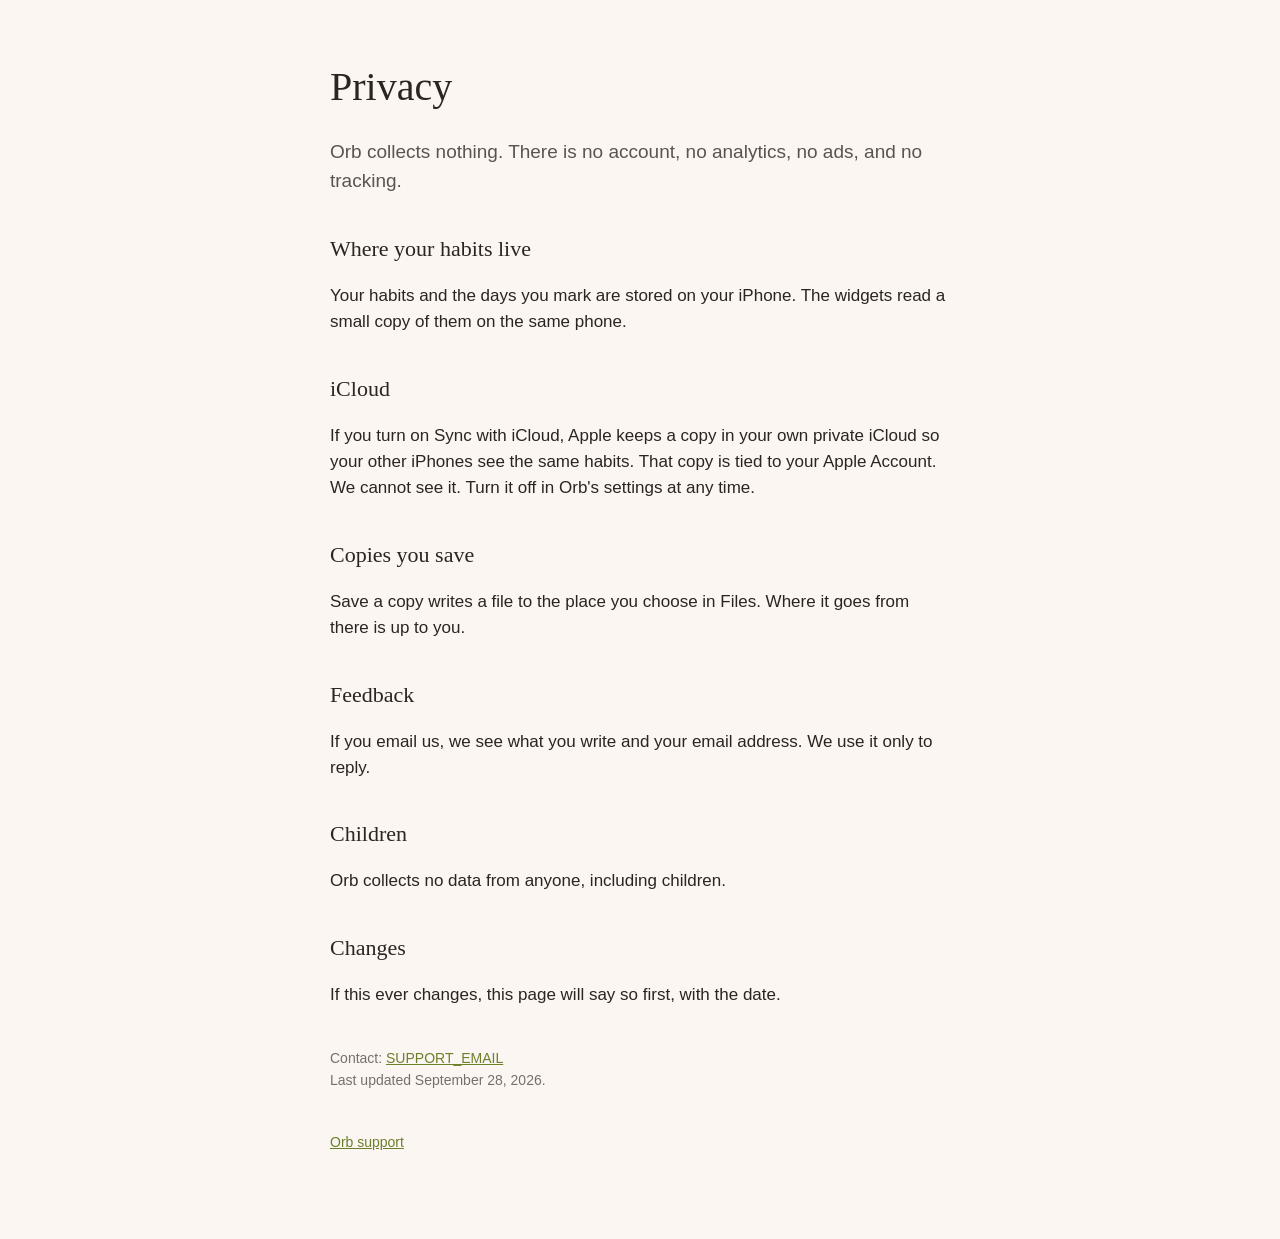
==== privacy.html @ 71a94582 "Orb support and privacy pages Co-authored-by: Cursor <cursoragent@cursor.com>" ====
<!doctype html>
<html lang="en">
<head>
<meta charset="utf-8">
<meta name="viewport" content="width=device-width, initial-scale=1">
<title>Orb · Privacy</title>
<link rel="stylesheet" href="style.css">
</head>
<body>
<main>
<h1>Privacy</h1>
<p class="lede">Orb collects nothing. There is no account, no analytics, no ads, and no tracking.</p>

<h2>Where your habits live</h2>
<p>Your habits and the days you mark are stored on your iPhone. The widgets read a small copy of them on the same phone.</p>

<h2>iCloud</h2>
<p>If you turn on Sync with iCloud, Apple keeps a copy in your own private iCloud so your other iPhones see the same habits. That copy is tied to your Apple Account. We cannot see it. Turn it off in Orb's settings at any time.</p>

<h2>Copies you save</h2>
<p>Save a copy writes a file to the place you choose in Files. Where it goes from there is up to you.</p>

<h2>Feedback</h2>
<p>If you email us, we see what you write and your email address. We use it only to reply.</p>

<h2>Children</h2>
<p>Orb collects no data from anyone, including children.</p>

<h2>Changes</h2>
<p>If this ever changes, this page will say so first, with the date.</p>

<p class="small">Contact: <a href="mailto:SUPPORT_EMAIL">SUPPORT_EMAIL</a><br>Last updated September 28, 2026.</p>
<p class="small"><a href="index.html">Orb support</a></p>
</main>
</body>
</html>
---- style.css ----
:root { color-scheme: light; }
body {
  margin: 0;
  background: #fbf6f2;
  color: #2b2522;
  font: 17px/1.55 -apple-system, BlinkMacSystemFont, "Helvetica Neue", sans-serif;
}
main { max-width: 620px; margin: 0 auto; padding: 56px 24px 72px; }
h1, h2 { font-family: "New York", ui-serif, Georgia, serif; font-weight: 500; }
h1 { font-size: 40px; margin: 0 0 8px; }
h2 { font-size: 22px; margin: 36px 0 8px; }
.lede { font-size: 19px; color: #5d534d; }
.small { font-size: 14px; color: #7a6f68; margin-top: 40px; }
a { color: #6d7f2a; }
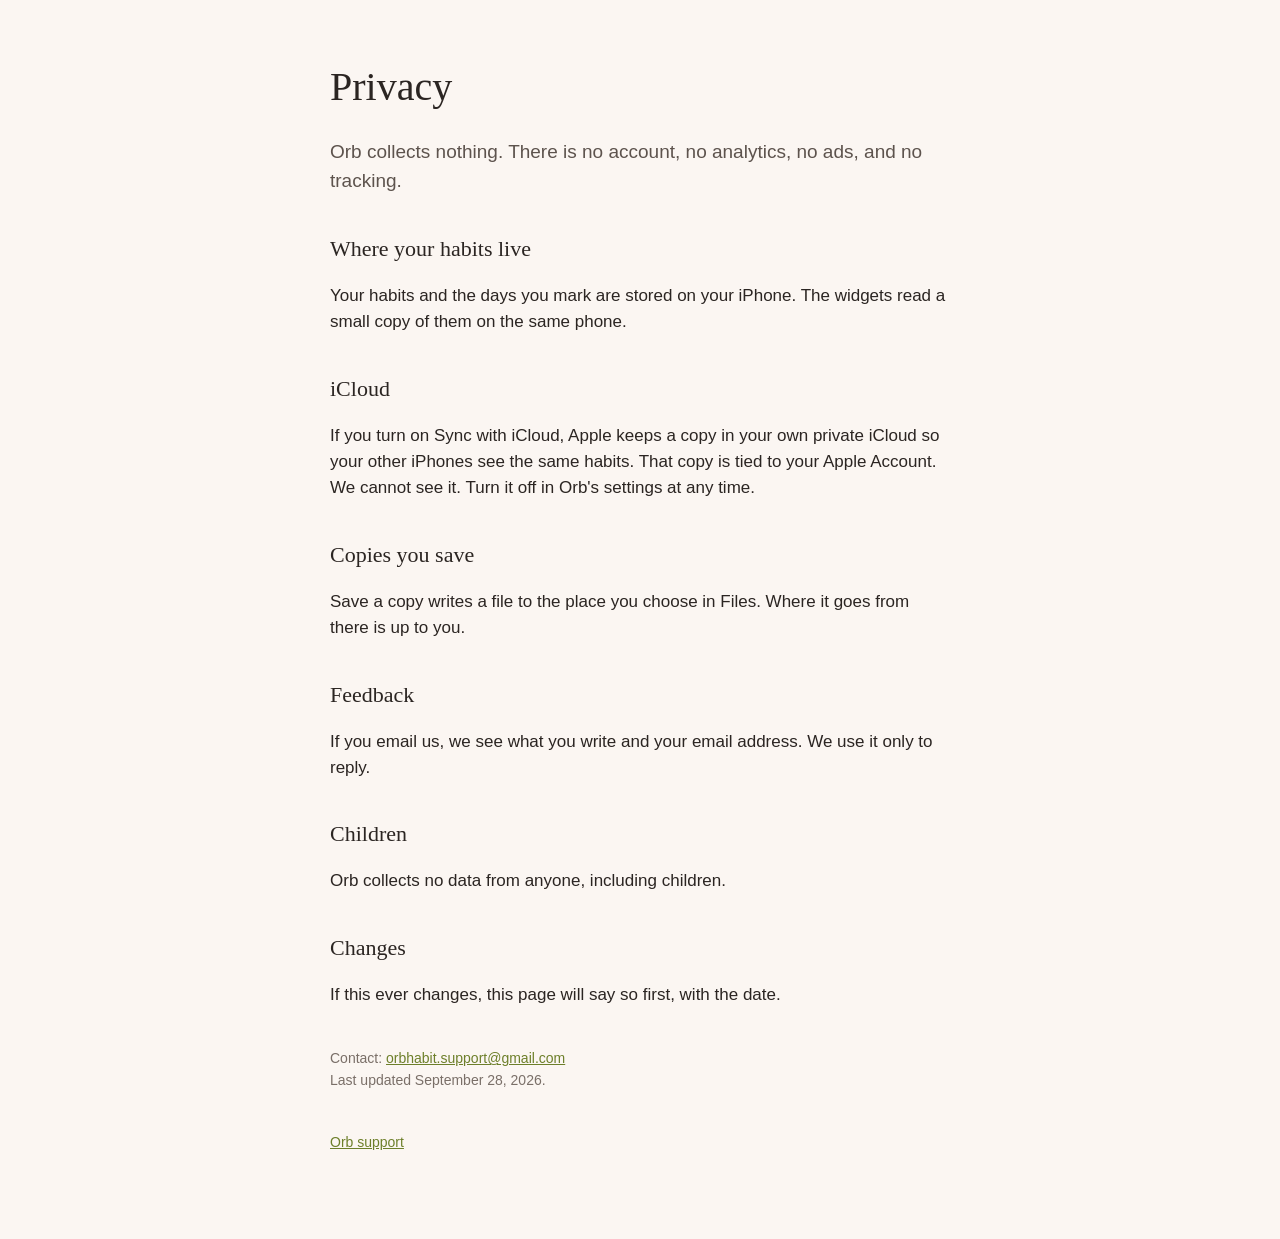
==== commit 1bd4d919: "Add support email Co-authored-by: Cursor <cursoragent@cursor.com>" ====
--- a/privacy.html
+++ b/privacy.html
@@ -29,7 +29,7 @@
 <h2>Changes</h2>
 <p>If this ever changes, this page will say so first, with the date.</p>
 
-<p class="small">Contact: <a href="mailto:SUPPORT_EMAIL">SUPPORT_EMAIL</a><br>Last updated September 28, 2026.</p>
+<p class="small">Contact: <a href="mailto:orbhabit.support@gmail.com">orbhabit.support@gmail.com</a><br>Last updated September 28, 2026.</p>
 <p class="small"><a href="index.html">Orb support</a></p>
 </main>
 </body>
